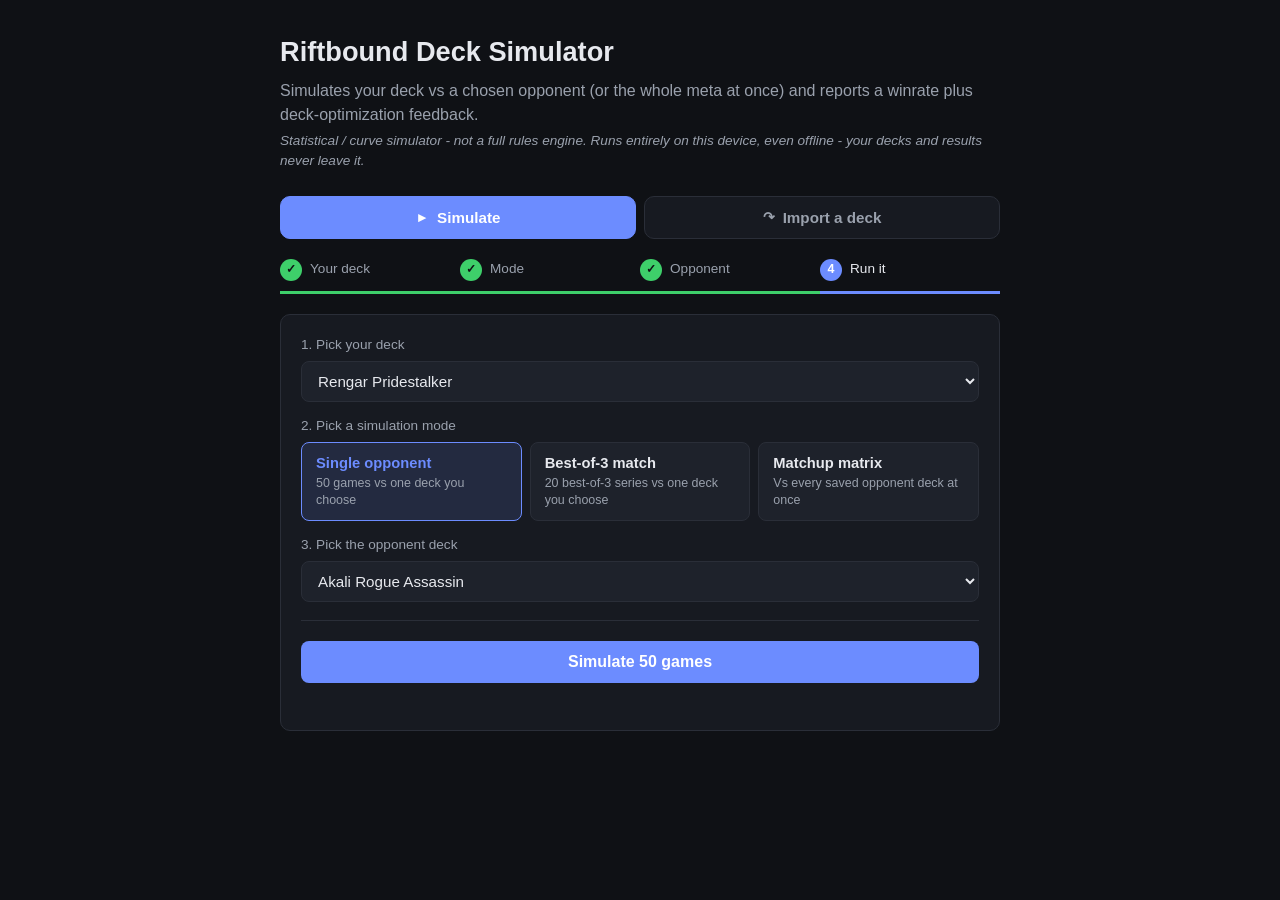
==== docs/index.html @ 5b60ef27 "Update RiftboundSimulator - Tue 09/29/2026 20:58:44.67" ====
<!DOCTYPE html>
<html lang="en">
<head>
<meta charset="UTF-8">
<meta name="viewport" content="width=device-width, initial-scale=1.0, viewport-fit=cover">
<title>Riftbound Deck Simulator</title>
<meta name="description" content="Simulates your Riftbound deck vs a chosen opponent (or the whole meta at once) and reports a winrate plus deck-optimization feedback. Runs entirely on your device.">
<meta name="theme-color" content="#0f1115">
<link rel="manifest" href="manifest.webmanifest">
<link rel="icon" href="icons/icon-192.png">
<link rel="apple-touch-icon" href="icons/icon-192.png">
<meta name="apple-mobile-web-app-capable" content="yes">
<meta name="apple-mobile-web-app-status-bar-style" content="black-translucent">
<meta name="apple-mobile-web-app-title" content="Riftbound Sim">
<meta name="mobile-web-app-capable" content="yes">
<link rel="stylesheet" href="style.css">
</head>
<body>
  <div class="wrap">
    <header>
      <h1>Riftbound Deck Simulator</h1>
      <p class="subtitle">Simulates your deck vs a chosen opponent (or the whole meta at once) and reports a winrate plus deck-optimization feedback.</p>
      <p class="disclaimer">Statistical / curve simulator - not a full rules engine. Runs entirely on this device, even offline - your decks and results never leave it.</p>
      <p class="disclaimer hidden" id="offlineNotice">You're offline - that's fine, everything here runs locally.</p>
    </header>

    <nav class="top-nav" id="topNav">
      <button type="button" class="top-nav-btn active" data-panel="simulate">
        <span class="top-nav-icon">&#9658;</span> Simulate
      </button>
      <button type="button" class="top-nav-btn" data-panel="import">
        <span class="top-nav-icon">&#8631;</span> Import a deck
      </button>
    </nav>

    <!-- ============ SIMULATE PANEL ============ -->
    <section class="top-panel" id="panel-simulate">

      <ol class="stepper" id="stepper">
        <li class="step" data-step="deck">
          <span class="step-num"><span class="step-num-digit">1</span></span>
          <span class="step-label">Your deck</span>
        </li>
        <li class="step" data-step="mode">
          <span class="step-num"><span class="step-num-digit">2</span></span>
          <span class="step-label">Mode</span>
        </li>
        <li class="step" data-step="opponent" id="stepOpponentLi">
          <span class="step-num"><span class="step-num-digit">3</span></span>
          <span class="step-label">Opponent</span>
        </li>
        <li class="step" data-step="run">
          <span class="step-num"><span class="step-num-digit">4</span></span>
          <span class="step-label">Run it</span>
        </li>
      </ol>

      <section class="picker card">
        <div class="field">
          <label for="myDeck">1. Pick your deck</label>
          <select id="myDeck"></select>
        </div>

        <div class="field">
          <label id="modeLabel">2. Pick a simulation mode</label>
          <div class="mode-cards" id="modeCards">
            <button type="button" class="mode-card active" data-mode="single">
              <span class="mode-card-title">Single opponent</span>
              <span class="mode-card-desc">50 games vs one deck you choose</span>
            </button>
            <button type="button" class="mode-card" data-mode="match">
              <span class="mode-card-title">Best-of-3 match</span>
              <span class="mode-card-desc">20 best-of-3 series vs one deck you choose</span>
            </button>
            <button type="button" class="mode-card" data-mode="matrix">
              <span class="mode-card-title">Matchup matrix</span>
              <span class="mode-card-desc">Vs every saved opponent deck at once</span>
            </button>
          </div>
          <select id="simMode" class="visually-hidden" tabindex="-1" aria-hidden="true">
            <option value="single">Single opponent - 50 games</option>
            <option value="match">Best-of-3 match - 20 matches vs one opponent</option>
            <option value="matrix">Matchup matrix - vs every saved opponent deck</option>
          </select>
        </div>

        <div class="field" id="opponentField">
          <label for="opponentDeck">3. Pick the opponent deck</label>
          <select id="opponentDeck"></select>
        </div>

        <div class="run-bar">
          <button id="simulateBtn" disabled>Loading...</button>
          <div id="statusLine" class="status"></div>
        </div>
      </section>

      <section id="results" class="results hidden">

        <div class="results-toolbar">
          <button type="button" class="ghost-btn" id="newSimBtn">&#8634; New simulation</button>
        </div>

        <div class="card banned-warnings hidden" id="bannedWarnings"></div>

        <div class="card winrate-card">
          <div class="winrate-number" id="winrateNumber">--%</div>
          <div class="winrate-sub" id="winrateSub"></div>
        </div>

        <nav class="pill-nav" id="resultsPillNav">
          <button type="button" class="pill active" data-tab="summary">Game log</button>
          <button type="button" class="pill" data-tab="curve">Curve &amp; optimization</button>
          <button type="button" class="pill" data-tab="reco">Recommendations</button>
          <button type="button" class="pill" data-tab="decklist">Opponent decklist</button>
        </nav>

        <div class="result-panel" data-tab="summary">
          <div class="card">
            <h2>Game log</h2>
            <ul class="game-list" id="gameList"></ul>
          </div>

          <div class="card" id="lossDetails">
            <h2>Loss breakdown</h2>
            <ul class="loss-list" id="lossList"></ul>
          </div>
        </div>

        <div class="result-panel hidden" data-tab="curve">
          <div class="card">
            <h2>Deck curve &amp; optimization feedback</h2>
            <div id="optimization"></div>
          </div>
        </div>

        <div class="result-panel hidden" data-tab="reco">
          <div class="card">
            <h2>Matchup recommendations &amp; sideboard</h2>
            <p class="import-help">Heuristic feedback from this matchup's own simulated games - not a guarantee, and not based on any card's actual rules text (see README).</p>
            <div id="recommendation"></div>
          </div>
        </div>

        <div class="result-panel hidden" data-tab="decklist">
          <div class="card">
            <h2>Opponent's full decklist</h2>
            <div id="opponentDecklist"></div>
          </div>
        </div>

      </section>

      <section id="matchResults" class="results hidden">

        <div class="results-toolbar">
          <button type="button" class="ghost-btn" id="newMatchSimBtn">&#8634; New simulation</button>
        </div>

        <div class="card banned-warnings hidden" id="matchBannedWarnings"></div>

        <div class="card winrate-card">
          <div class="winrate-number" id="matchWinrateNumber">--%</div>
          <div class="winrate-sub" id="matchWinrateSub"></div>
        </div>

        <nav class="pill-nav" id="matchResultsPillNav">
          <button type="button" class="pill active" data-tab="summary">Match log</button>
          <button type="button" class="pill" data-tab="curve">Curve &amp; optimization</button>
          <button type="button" class="pill" data-tab="reco">Recommendations</button>
          <button type="button" class="pill" data-tab="decklist">Opponent decklist</button>
        </nav>

        <div class="result-panel" data-tab="summary">
          <div class="card">
            <h2>Match log</h2>
            <ul class="game-list" id="matchList"></ul>
          </div>
        </div>

        <div class="result-panel hidden" data-tab="curve">
          <div class="card">
            <h2>Deck curve &amp; optimization feedback</h2>
            <p class="import-help">Computed across every individual game played inside all of the matches above.</p>
            <div id="matchOptimization"></div>
          </div>
        </div>

        <div class="result-panel hidden" data-tab="reco">
          <div class="card">
            <h2>Matchup recommendations &amp; sideboard</h2>
            <p class="import-help">Heuristic feedback from this matchup's own simulated games - not a guarantee, and not based on any card's actual rules text (see README).</p>
            <div id="matchRecommendation"></div>
          </div>
        </div>

        <div class="result-panel hidden" data-tab="decklist">
          <div class="card">
            <h2>Opponent's full decklist</h2>
            <div id="matchOpponentDecklist"></div>
          </div>
        </div>

      </section>

      <section id="matrixResults" class="results hidden">

        <div class="results-toolbar">
          <button type="button" class="ghost-btn" id="newMatrixSimBtn">&#8634; New simulation</button>
        </div>

        <div class="card banned-warnings hidden" id="matrixBannedWarnings"></div>

        <div class="card winrate-card">
          <div class="winrate-number" id="matrixAverageNumber">--%</div>
          <div class="winrate-sub" id="matrixAverageSub">Average winrate across every saved opponent deck</div>
        </div>

        <div class="card">
          <h2>Matchup matrix</h2>
          <div id="matrixTable"></div>
        </div>

      </section>
    </section>

    <!-- ============ IMPORT PANEL ============ -->
    <section class="top-panel hidden" id="panel-import">
      <section class="card" id="importCard">
        <h2>Import a deck from a text list</h2>
        <p class="import-help">
          Paste a decklist - one card per line, like <code>1 Rengar, Pridestalker</code> or
          <code>3x Inferna</code> (section labels like <code>Legend:</code> or <code>Battlefields:</code>
          are fine too, they're just ignored). Every card's real Type/Energy/Power/Might/Domain is
          looked up automatically from the official card gallery data - you only need the name and
          the quantity to be right. Imported decks are saved on this device only.
        </p>
        <div class="field">
          <label for="importCategory">Add to</label>
          <select id="importCategory">
            <option value="MyDeck">Your decks</option>
            <option value="Aggro">Opponents - Aggro</option>
            <option value="Midrange">Opponents - Midrange</option>
            <option value="Control">Opponents - Control</option>
          </select>
        </div>
        <div class="field">
          <label for="importName">Deck name</label>
          <input type="text" id="importName" placeholder="e.g. Jinx, Loose Cannon">
        </div>
        <div class="field">
          <label for="importText">Decklist</label>
          <textarea id="importText" rows="10" placeholder="1 Jinx, Loose Cannon&#10;1 Grand Plaza&#10;8 Fury Rune&#10;4 Chaos Rune&#10;3 Rabble Rouser&#10;..."></textarea>
        </div>
        <button id="importBtn">Import deck</button>
        <div id="importStatus" class="status"></div>
        <div id="importResult" class="import-result hidden"></div>
      </section>
    </section>

  </div>

<script type="module" src="app.js"></script>
</body>
</html>
---- docs/style.css ----
:root {
  --bg: #0f1115;
  --card-bg: #171a21;
  --border: #2a2e38;
  --text: #e7e9ee;
  --text-dim: #9aa1ad;
  --accent: #6c8cff;
  --win: #3ecf6a;
  --loss: #ef5b5b;
  --warn: #e8b84b;
}

* { box-sizing: border-box; }

body {
  margin: 0;
  background: var(--bg);
  color: var(--text);
  font-family: -apple-system, "Segoe UI", Roboto, Helvetica, Arial, sans-serif;
  line-height: 1.5;
}

.wrap {
  max-width: 760px;
  margin: 0 auto;
  padding: 32px 20px 80px;
}

header h1 {
  margin: 0 0 6px;
  font-size: 1.7rem;
}

.subtitle {
  margin: 0 0 4px;
  color: var(--text-dim);
}

.disclaimer {
  margin: 0 0 24px;
  font-size: 0.85rem;
  color: var(--text-dim);
  font-style: italic;
}

.card {
  background: var(--card-bg);
  border: 1px solid var(--border);
  border-radius: 10px;
  padding: 20px;
  margin-bottom: 16px;
}

.card h2 {
  margin: 0 0 12px;
  font-size: 1.05rem;
}

.picker .field {
  margin-bottom: 14px;
}

label {
  display: block;
  font-size: 0.85rem;
  color: var(--text-dim);
  margin-bottom: 6px;
}

select, input[type="text"], textarea {
  width: 100%;
  padding: 10px 12px;
  background: #1e222b;
  color: var(--text);
  border: 1px solid var(--border);
  border-radius: 8px;
  font-size: 0.95rem;
  font-family: inherit;
}

textarea {
  resize: vertical;
  line-height: 1.4;
  font-family: ui-monospace, SFMono-Regular, Menlo, Consolas, monospace;
  font-size: 0.85rem;
}

button {
  width: 100%;
  padding: 12px;
  background: var(--accent);
  color: white;
  border: none;
  border-radius: 8px;
  font-size: 1rem;
  font-weight: 600;
  cursor: pointer;
  margin-top: 4px;
}

button:disabled {
  opacity: 0.6;
  cursor: default;
}

button:hover:not(:disabled) {
  filter: brightness(1.08);
}

.status {
  margin-top: 10px;
  min-height: 1.2em;
  font-size: 0.9rem;
  color: var(--text-dim);
}

.status.error {
  color: var(--loss);
}

.hidden {
  display: none !important;
}

.winrate-card {
  text-align: center;
}

.winrate-number {
  font-size: 3rem;
  font-weight: 700;
  line-height: 1;
}

.winrate-number.good { color: var(--win); }
.winrate-number.bad { color: var(--loss); }

.winrate-sub {
  color: var(--text-dim);
  margin-top: 6px;
}

.game-list {
  list-style: none;
  margin: 0;
  padding: 0;
  display: grid;
  grid-template-columns: repeat(auto-fill, minmax(150px, 1fr));
  gap: 8px;
}

.game-list li {
  background: #1e222b;
  border: 1px solid var(--border);
  border-radius: 8px;
  padding: 8px 10px;
  font-size: 0.88rem;
  display: flex;
  justify-content: space-between;
  align-items: center;
}

.badge {
  font-weight: 700;
  padding: 2px 8px;
  border-radius: 5px;
  font-size: 0.78rem;
  letter-spacing: 0.03em;
}

.badge.win { color: var(--win); background: rgba(62, 207, 106, 0.12); }
.badge.loss { color: var(--loss); background: rgba(239, 91, 91, 0.12); }

details.card summary {
  cursor: pointer;
  font-weight: 600;
  font-size: 1.05rem;
  list-style: none;
}

details.card summary::-webkit-details-marker { display: none; }

details.card summary::before {
  content: "\25B8  ";
  color: var(--text-dim);
}

details.card[open] summary::before {
  content: "\25BE  ";
}

.loss-list {
  list-style: none;
  margin: 12px 0 0;
  padding: 0;
}

.loss-list li {
  padding: 8px 0;
  border-top: 1px solid var(--border);
  font-size: 0.9rem;
  color: var(--text-dim);
}

.loss-list li strong {
  color: var(--loss);
}

.opt-block {
  margin-bottom: 14px;
}

.opt-block h3 {
  margin: 0 0 6px;
  font-size: 0.85rem;
  color: var(--text-dim);
  text-transform: uppercase;
  letter-spacing: 0.04em;
}

.opt-block ul {
  margin: 0;
  padding-left: 18px;
}

.suggestion {
  background: rgba(108, 140, 255, 0.1);
  border: 1px solid rgba(108, 140, 255, 0.35);
  border-radius: 8px;
  padding: 10px 12px;
  font-size: 0.9rem;
  color: var(--text);
}

.advice-list {
  list-style: none;
  margin: 0 0 14px;
  padding: 0;
}

.advice-list li {
  background: rgba(108, 140, 255, 0.1);
  border: 1px solid rgba(108, 140, 255, 0.35);
  border-radius: 8px;
  padding: 10px 12px;
  font-size: 0.9rem;
  color: var(--text);
  margin-bottom: 8px;
}

.sideboard-list {
  list-style: none;
  margin: 0;
  padding: 0;
}

.sideboard-list li {
  padding: 6px 0;
  border-top: 1px solid var(--border);
  font-size: 0.88rem;
}

.sideboard-list li:first-child {
  border-top: none;
}

.sideboard-card-name {
  color: var(--win);
  font-weight: 600;
}

.sideboard-out .sideboard-card-name {
  color: var(--loss);
}

.sideboard-card-stats {
  color: var(--text-dim);
  margin-left: 6px;
}

.deck-group {
  margin-top: 14px;
}

.deck-group h4 {
  margin: 0 0 6px;
  font-size: 0.82rem;
  text-transform: uppercase;
  color: var(--accent);
  letter-spacing: 0.04em;
}

table.deck-table {
  width: 100%;
  border-collapse: collapse;
  font-size: 0.85rem;
}

table.deck-table td, table.deck-table th {
  padding: 5px 6px;
  border-bottom: 1px solid var(--border);
  text-align: left;
}

table.deck-table th {
  color: var(--text-dim);
  font-weight: 500;
  font-size: 0.78rem;
}

.warn-box {
  border-left: 3px solid var(--warn);
  color: var(--warn);
  font-size: 0.88rem;
}

.import-help {
  color: var(--text-dim);
  font-size: 0.85rem;
  margin: 4px 0 14px;
}

.import-help code {
  background: #1e222b;
  border-radius: 4px;
  padding: 1px 5px;
  font-size: 0.85em;
}

.import-result {
  margin-top: 14px;
  padding: 12px 14px;
  border-radius: 8px;
  border: 1px solid var(--border);
  background: #1e222b;
  font-size: 0.88rem;
}

.import-result.success {
  border-color: rgba(62, 207, 106, 0.4);
}

.import-result.failure {
  border-color: rgba(239, 91, 91, 0.4);
}

.import-result h4 {
  margin: 0 0 8px;
  font-size: 0.92rem;
}

.import-result ul {
  margin: 8px 0 0;
  padding-left: 18px;
  color: var(--warn);
}

.import-result .import-summary {
  color: var(--text-dim);
}

.matrix-group {
  margin-top: 14px;
}

.matrix-group:first-child {
  margin-top: 0;
}

.matrix-group h4 {
  margin: 0 0 6px;
  font-size: 0.82rem;
  text-transform: uppercase;
  color: var(--accent);
  letter-spacing: 0.04em;
}

.matrix-row {
  display: flex;
  align-items: center;
  justify-content: space-between;
  gap: 10px;
  padding: 7px 0;
  border-top: 1px solid var(--border);
  font-size: 0.9rem;
}

.matrix-row:first-of-type {
  border-top: none;
}

.matrix-row .matrix-name {
  flex: 1;
  min-width: 0;
  overflow: hidden;
  text-overflow: ellipsis;
  white-space: nowrap;
}

.matrix-row .matrix-winrate {
  font-weight: 700;
  min-width: 3.4em;
  text-align: right;
}

.matrix-row .matrix-winrate.good { color: var(--win); }
.matrix-row .matrix-winrate.bad { color: var(--loss); }

.matrix-row .matrix-record {
  color: var(--text-dim);
  font-size: 0.82rem;
  min-width: 4.5em;
  text-align: right;
}

/* ===================== Top-level nav (Simulate / Import) ===================== */

.top-nav {
  display: flex;
  gap: 8px;
  margin-bottom: 20px;
}

.top-nav-btn {
  flex: 1;
  width: auto;
  margin-top: 0;
  background: var(--card-bg);
  color: var(--text-dim);
  border: 1px solid var(--border);
  border-radius: 10px;
  padding: 12px;
  font-size: 0.95rem;
  font-weight: 600;
  display: flex;
  align-items: center;
  justify-content: center;
  gap: 8px;
}

.top-nav-btn:hover:not(:disabled) {
  filter: none;
  border-color: var(--accent);
  color: var(--text);
}

.top-nav-btn.active {
  background: var(--accent);
  color: white;
  border-color: var(--accent);
}

.top-nav-icon {
  font-size: 0.9em;
}

.top-panel.hidden {
  display: none !important;
}

/* ===================== Stepper ===================== */

.stepper {
  list-style: none;
  display: flex;
  margin: 0 0 20px;
  padding: 0;
  counter-reset: none;
}

.step {
  flex: 1;
  display: flex;
  align-items: center;
  gap: 8px;
  padding-bottom: 10px;
  border-bottom: 3px solid var(--border);
  color: var(--text-dim);
  font-size: 0.85rem;
  transition: border-color 0.15s, color 0.15s;
}

.step-num {
  display: inline-flex;
  align-items: center;
  justify-content: center;
  width: 22px;
  height: 22px;
  border-radius: 50%;
  background: var(--border);
  color: var(--text-dim);
  font-size: 0.78rem;
  font-weight: 700;
  flex-shrink: 0;
}

.step-label {
  display: none;
}

.step.active {
  border-color: var(--accent);
  color: var(--text);
}

.step.active .step-num {
  background: var(--accent);
  color: white;
}

.step.done {
  border-color: var(--win);
  color: var(--text-dim);
}

.step.done .step-num {
  background: var(--win);
  color: #0f1115;
}

.step.done .step-num-digit {
  display: none;
}

.step.done .step-num::before {
  content: "\2713";
}

.step.hidden {
  display: none;
}

@media (min-width: 520px) {
  .step-label {
    display: inline;
  }
}

/* ===================== Mode cards ===================== */

.visually-hidden {
  position: absolute;
  width: 1px;
  height: 1px;
  overflow: hidden;
  opacity: 0;
  pointer-events: none;
}

.mode-cards {
  display: grid;
  grid-template-columns: 1fr;
  gap: 8px;
  margin-bottom: 4px;
}

@media (min-width: 600px) {
  .mode-cards {
    grid-template-columns: repeat(3, 1fr);
  }
}

.mode-card {
  width: auto;
  margin-top: 0;
  text-align: left;
  background: #1e222b;
  color: var(--text);
  border: 1px solid var(--border);
  border-radius: 8px;
  padding: 12px 14px;
  display: flex;
  flex-direction: column;
  gap: 4px;
  font-weight: 400;
  cursor: pointer;
}

.mode-card:hover:not(:disabled) {
  filter: none;
  border-color: var(--accent);
}

.mode-card.active {
  border-color: var(--accent);
  background: rgba(108, 140, 255, 0.14);
}

.mode-card-title {
  font-weight: 700;
  font-size: 0.92rem;
}

.mode-card.active .mode-card-title {
  color: var(--accent);
}

.mode-card-desc {
  font-size: 0.78rem;
  color: var(--text-dim);
  line-height: 1.3;
}

/* ===================== Run bar / results toolbar ===================== */

.run-bar {
  margin-top: 18px;
  border-top: 1px solid var(--border);
  padding-top: 16px;
}

.results-toolbar {
  display: flex;
  justify-content: flex-end;
  margin-bottom: 10px;
}

.ghost-btn {
  width: auto;
  margin-top: 0;
  background: transparent;
  color: var(--text-dim);
  border: 1px solid var(--border);
  border-radius: 8px;
  padding: 8px 14px;
  font-size: 0.85rem;
  font-weight: 500;
}

.ghost-btn:hover:not(:disabled) {
  filter: none;
  color: var(--text);
  border-color: var(--accent);
}

/* ===================== Result sub-tabs (pills) ===================== */

.pill-nav {
  display: flex;
  flex-wrap: wrap;
  gap: 6px;
  margin-bottom: 14px;
}

.pill {
  width: auto;
  margin-top: 0;
  background: var(--card-bg);
  color: var(--text-dim);
  border: 1px solid var(--border);
  border-radius: 999px;
  padding: 7px 14px;
  font-size: 0.82rem;
  font-weight: 600;
}

.pill:hover:not(:disabled) {
  filter: none;
  color: var(--text);
  border-color: var(--accent);
}

.pill.active {
  background: var(--accent);
  color: white;
  border-color: var(--accent);
}

.result-panel.hidden {
  display: none !important;
}
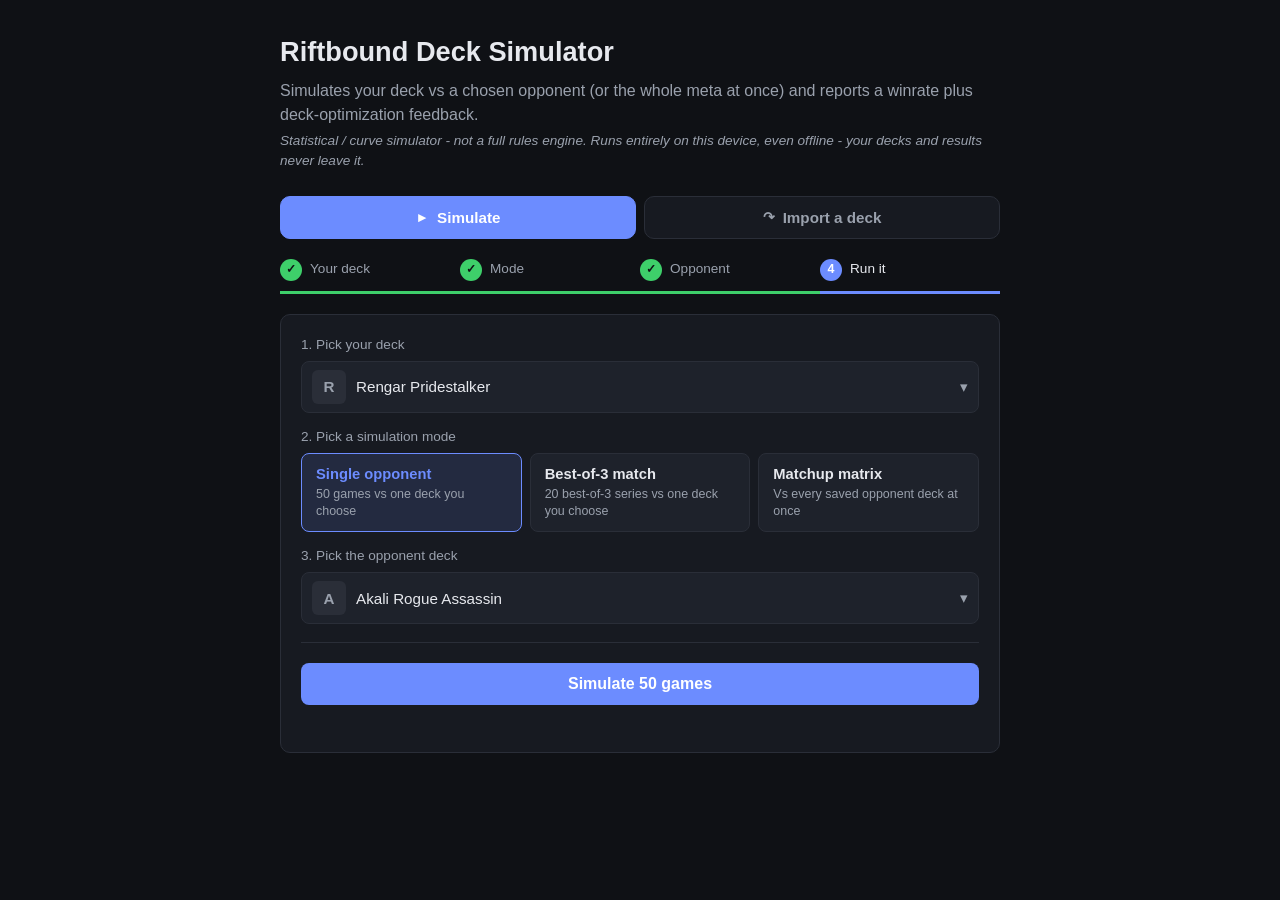
==== commit 5537f19f: "Update RiftboundSimulator - Tue 09/29/2026 21:49:01.44" ====
--- a/docs/index.html
+++ b/docs/index.html
@@ -57,8 +57,11 @@
 
       <section class="picker card">
         <div class="field">
-          <label for="myDeck">1. Pick your deck</label>
-          <select id="myDeck"></select>
+          <label for="myDeckTrigger">1. Pick your deck</label>
+          <button type="button" class="deck-picker-trigger" id="myDeckTrigger">
+            <span class="deck-picker-trigger-placeholder">Choose a deck&hellip;</span>
+          </button>
+          <select id="myDeck" class="visually-hidden" tabindex="-1" aria-hidden="true"></select>
         </div>
 
         <div class="field">
@@ -85,8 +88,11 @@
         </div>
 
         <div class="field" id="opponentField">
-          <label for="opponentDeck">3. Pick the opponent deck</label>
-          <select id="opponentDeck"></select>
+          <label for="opponentDeckTrigger">3. Pick the opponent deck</label>
+          <button type="button" class="deck-picker-trigger" id="opponentDeckTrigger">
+            <span class="deck-picker-trigger-placeholder">Choose a deck&hellip;</span>
+          </button>
+          <select id="opponentDeck" class="visually-hidden" tabindex="-1" aria-hidden="true"></select>
         </div>
 
         <div class="run-bar">
@@ -260,6 +266,17 @@
 
   </div>
 
+  <div class="deck-picker-overlay hidden" id="deckPickerOverlay">
+    <div class="deck-picker-modal">
+      <div class="deck-picker-header">
+        <button type="button" class="deck-picker-back hidden" id="deckPickerBack">&#8592; Back</button>
+        <h3 id="deckPickerTitle">Choose a deck</h3>
+        <button type="button" class="deck-picker-close" id="deckPickerClose" aria-label="Close">&#10005;</button>
+      </div>
+      <div class="deck-picker-body" id="deckPickerBody"></div>
+    </div>
+  </div>
+
 <script type="module" src="app.js"></script>
 </body>
 </html>
--- a/docs/style.css
+++ b/docs/style.css
@@ -669,3 +669,312 @@
 .result-panel.hidden {
   display: none !important;
 }
+
+/* ===================== Deck picker (category step + legend photo mosaic) ===================== */
+
+.deck-picker-trigger {
+  width: 100%;
+  margin-top: 0;
+  background: #1e222b;
+  color: var(--text);
+  border: 1px solid var(--border);
+  border-radius: 8px;
+  padding: 8px 10px;
+  font-size: 0.95rem;
+  font-weight: 400;
+  display: flex;
+  align-items: center;
+  gap: 10px;
+  cursor: pointer;
+  text-align: left;
+}
+
+.deck-picker-trigger:hover:not(:disabled) {
+  filter: none;
+  border-color: var(--accent);
+}
+
+.deck-picker-trigger-placeholder {
+  color: var(--text-dim);
+}
+
+.deck-picker-trigger-thumb {
+  position: relative;
+  width: 34px;
+  height: 34px;
+  border-radius: 6px;
+  overflow: hidden;
+  flex-shrink: 0;
+  background: var(--border);
+}
+
+.deck-picker-trigger-thumb img {
+  width: 100%;
+  height: 100%;
+  object-fit: cover;
+  object-position: top center;
+  display: block;
+}
+
+.deck-picker-trigger-fallback {
+  position: absolute;
+  inset: 0;
+  display: none;
+  align-items: center;
+  justify-content: center;
+  font-weight: 700;
+  color: var(--text-dim);
+}
+
+.deck-picker-trigger-thumb.img-fallback img { display: none; }
+.deck-picker-trigger-thumb.img-fallback .deck-picker-trigger-fallback { display: flex; }
+
+.deck-picker-trigger-text {
+  flex: 1;
+  min-width: 0;
+  overflow: hidden;
+  text-overflow: ellipsis;
+  white-space: nowrap;
+}
+
+.deck-picker-trigger-chevron {
+  color: var(--text-dim);
+  flex-shrink: 0;
+}
+
+.deck-picker-overlay {
+  position: fixed;
+  inset: 0;
+  background: rgba(6, 7, 10, 0.72);
+  display: flex;
+  align-items: flex-end;
+  justify-content: center;
+  z-index: 1000;
+}
+
+.deck-picker-overlay.hidden {
+  display: none !important;
+}
+
+.deck-picker-modal {
+  background: var(--card-bg);
+  border: 1px solid var(--border);
+  border-radius: 16px 16px 0 0;
+  width: 100%;
+  max-width: 640px;
+  max-height: 88vh;
+  display: flex;
+  flex-direction: column;
+  overflow: hidden;
+}
+
+@media (min-width: 640px) {
+  .deck-picker-overlay {
+    align-items: center;
+  }
+  .deck-picker-modal {
+    border-radius: 16px;
+    max-height: 80vh;
+  }
+}
+
+.deck-picker-header {
+  display: flex;
+  align-items: center;
+  gap: 10px;
+  padding: 14px 16px;
+  border-bottom: 1px solid var(--border);
+  flex-shrink: 0;
+}
+
+.deck-picker-header h3 {
+  flex: 1;
+  margin: 0;
+  font-size: 1rem;
+  min-width: 0;
+  overflow: hidden;
+  text-overflow: ellipsis;
+  white-space: nowrap;
+}
+
+.deck-picker-back, .deck-picker-close {
+  width: auto;
+  margin-top: 0;
+  background: transparent;
+  color: var(--text-dim);
+  border: 1px solid var(--border);
+  border-radius: 8px;
+  padding: 6px 10px;
+  font-size: 0.82rem;
+  font-weight: 600;
+  flex-shrink: 0;
+}
+
+.deck-picker-close {
+  padding: 6px 11px;
+  font-size: 0.9rem;
+}
+
+.deck-picker-back:hover:not(:disabled), .deck-picker-close:hover:not(:disabled) {
+  filter: none;
+  border-color: var(--accent);
+  color: var(--text);
+}
+
+.deck-picker-body {
+  padding: 16px;
+  overflow-y: auto;
+}
+
+.deck-picker-empty {
+  color: var(--text-dim);
+  text-align: center;
+  padding: 20px 0;
+}
+
+.deck-picker-category-grid {
+  display: grid;
+  grid-template-columns: 1fr;
+  gap: 10px;
+}
+
+.deck-picker-category-card {
+  width: auto;
+  margin-top: 0;
+  text-align: left;
+  background: #1e222b;
+  color: var(--text);
+  border: 1px solid var(--border);
+  border-left: 4px solid var(--border);
+  border-radius: 8px;
+  padding: 14px 16px;
+  display: flex;
+  flex-direction: column;
+  gap: 4px;
+  font-weight: 400;
+  cursor: pointer;
+}
+
+.deck-picker-category-card:hover:not(:disabled) {
+  filter: none;
+  border-color: var(--accent);
+  border-left-color: var(--accent);
+}
+
+.deck-picker-category-card.category-aggro { border-left-color: var(--loss); }
+.deck-picker-category-card.category-midrange { border-left-color: var(--accent); }
+.deck-picker-category-card.category-control { border-left-color: var(--warn); }
+
+.deck-picker-category-name {
+  font-weight: 700;
+  font-size: 1rem;
+}
+
+.deck-picker-category-desc {
+  font-size: 0.82rem;
+  color: var(--text-dim);
+  line-height: 1.3;
+}
+
+.deck-picker-category-count {
+  font-size: 0.78rem;
+  color: var(--text-dim);
+  margin-top: 4px;
+}
+
+.legend-grid {
+  display: grid;
+  grid-template-columns: repeat(auto-fill, minmax(128px, 1fr));
+  gap: 12px;
+}
+
+.legend-tile {
+  width: auto;
+  margin-top: 0;
+  background: #1e222b;
+  border: 1px solid var(--border);
+  border-radius: 10px;
+  padding: 0;
+  overflow: hidden;
+  cursor: pointer;
+  font-weight: 400;
+  display: flex;
+  flex-direction: column;
+  text-align: left;
+}
+
+.legend-tile:hover:not(:disabled) {
+  filter: none;
+  border-color: var(--accent);
+}
+
+.legend-tile-img-wrap {
+  position: relative;
+  width: 100%;
+  aspect-ratio: 3 / 4;
+  background: var(--border);
+  overflow: hidden;
+}
+
+.legend-tile-img-wrap img {
+  width: 100%;
+  height: 100%;
+  object-fit: cover;
+  object-position: top center;
+  display: block;
+}
+
+.legend-tile-fallback {
+  position: absolute;
+  inset: 0;
+  display: none;
+  align-items: center;
+  justify-content: center;
+  font-size: 2rem;
+  font-weight: 700;
+  color: var(--text-dim);
+}
+
+.legend-tile.img-fallback .legend-tile-img-wrap img { display: none; }
+.legend-tile.img-fallback .legend-tile-fallback { display: flex; }
+
+.legend-tile-name {
+  font-size: 0.85rem;
+  font-weight: 600;
+  padding: 8px 10px 2px;
+  line-height: 1.25;
+}
+
+.legend-tile-count {
+  font-size: 0.72rem;
+  color: var(--text-dim);
+  padding: 0 10px 10px;
+}
+
+.deck-picker-variant-list {
+  display: flex;
+  flex-direction: column;
+  gap: 8px;
+}
+
+.deck-picker-variant {
+  width: auto;
+  margin-top: 0;
+  text-align: left;
+  background: #1e222b;
+  color: var(--text);
+  border: 1px solid var(--border);
+  border-radius: 8px;
+  padding: 12px 14px;
+  font-weight: 400;
+  cursor: pointer;
+}
+
+.deck-picker-variant:hover:not(:disabled) {
+  filter: none;
+  border-color: var(--accent);
+}
+
+body.deck-picker-open {
+  overflow: hidden;
+}
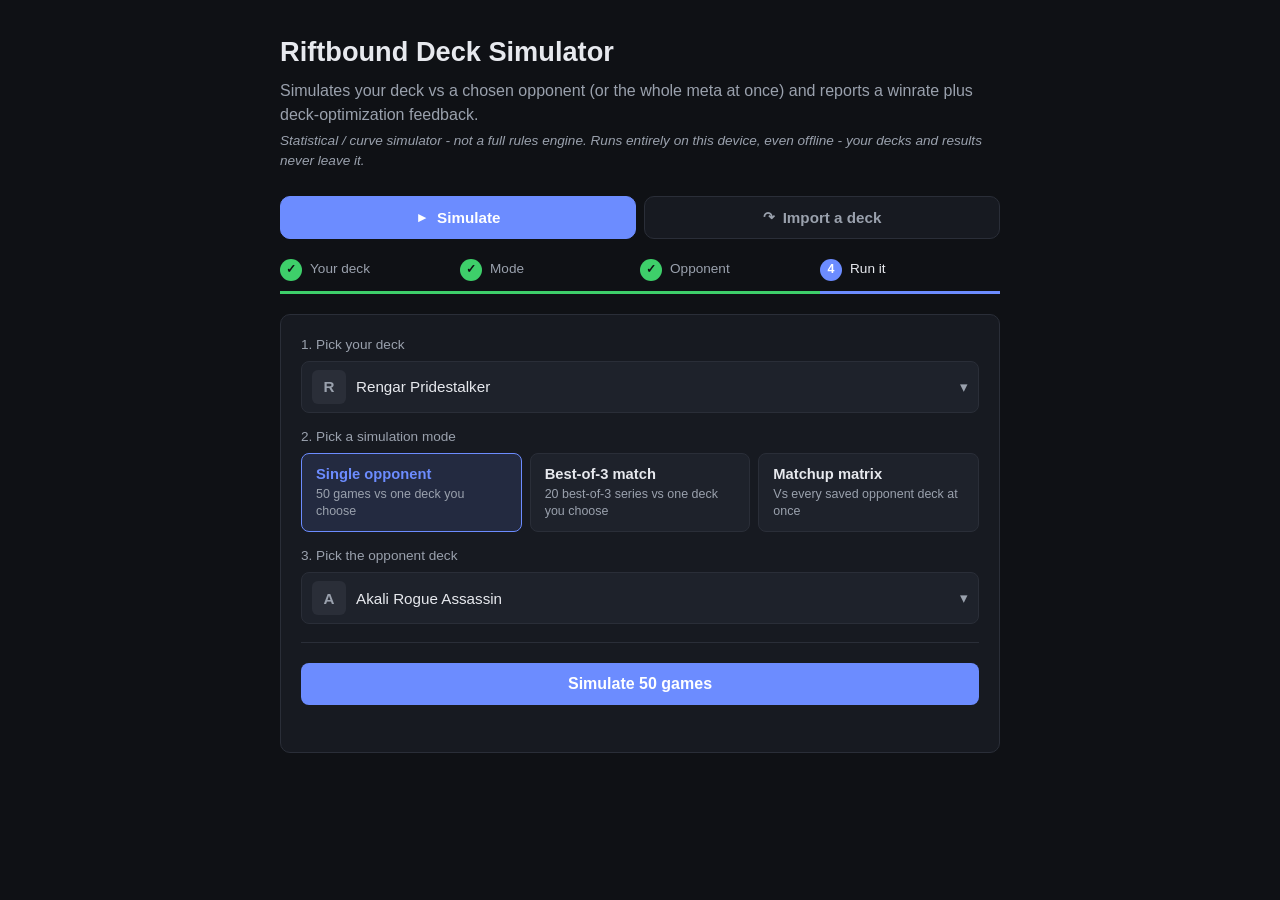
==== commit e57463b3: "Use one JS engine for PC and phone docs/ is now the only app and docs/engine.js the only engine. On " ====
--- a/docs/index.html
+++ b/docs/index.html
@@ -239,7 +239,7 @@
           <code>3x Inferna</code> (section labels like <code>Legend:</code> or <code>Battlefields:</code>
           are fine too, they're just ignored). Every card's real Type/Energy/Power/Might/Domain is
           looked up automatically from the official card gallery data - you only need the name and
-          the quantity to be right. Imported decks are saved on this device only.
+          the quantity to be right. <span id="importStorageNote">Imported decks are saved on this device only.</span>
         </p>
         <div class="field">
           <label for="importCategory">Add to</label>
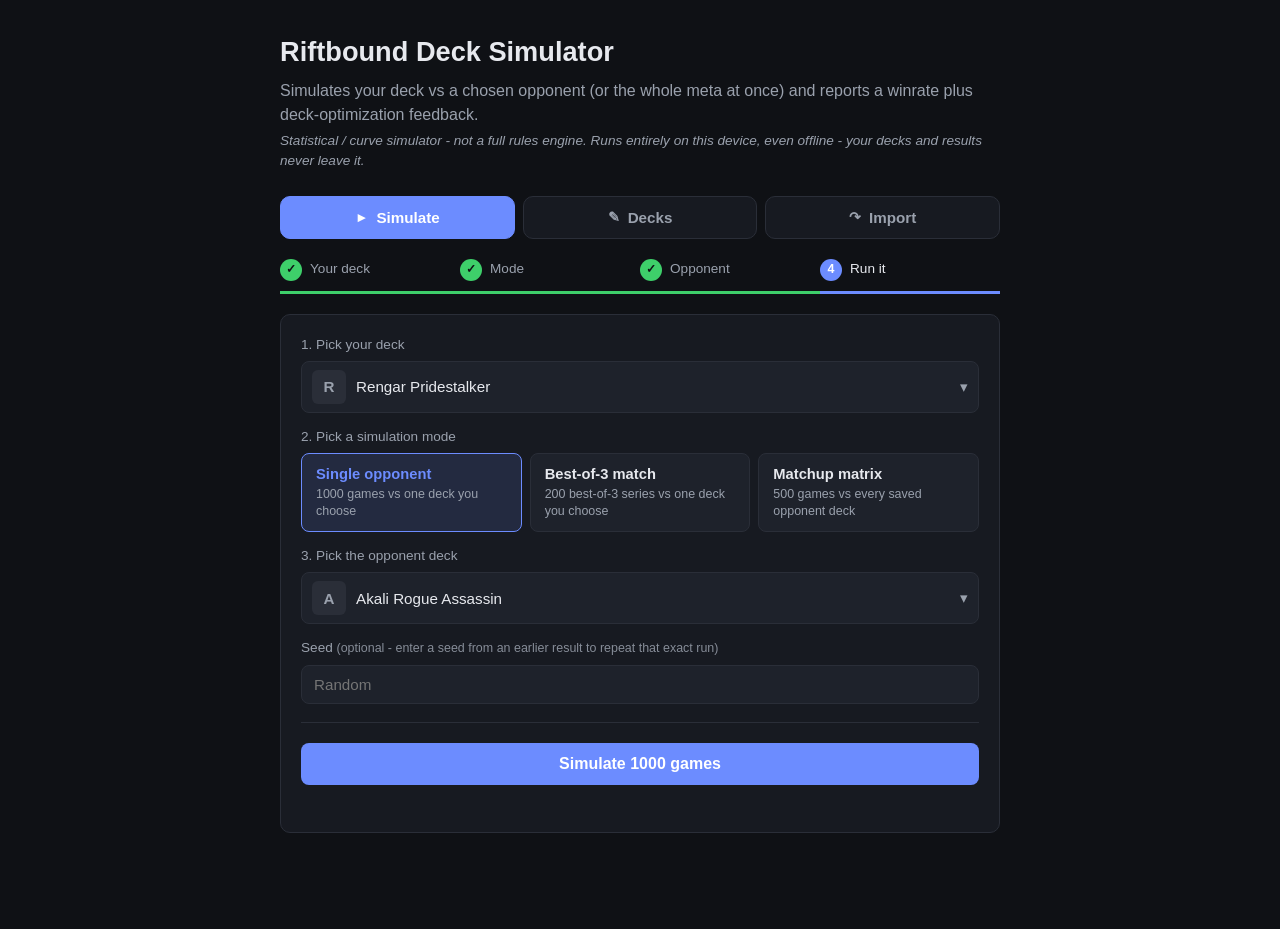
==== commit f25481d1: "Phase 1: real 1v1 rules, seeded runs, deck editor, phone deck sync Engine (docs/engine.js): - Per-un" ====
--- a/docs/index.html
+++ b/docs/index.html
@@ -28,8 +28,11 @@
       <button type="button" class="top-nav-btn active" data-panel="simulate">
         <span class="top-nav-icon">&#9658;</span> Simulate
       </button>
+      <button type="button" class="top-nav-btn" data-panel="decks">
+        <span class="top-nav-icon">&#9998;</span> Decks
+      </button>
       <button type="button" class="top-nav-btn" data-panel="import">
-        <span class="top-nav-icon">&#8631;</span> Import a deck
+        <span class="top-nav-icon">&#8631;</span> Import
       </button>
     </nav>
 
@@ -69,21 +72,21 @@
           <div class="mode-cards" id="modeCards">
             <button type="button" class="mode-card active" data-mode="single">
               <span class="mode-card-title">Single opponent</span>
-              <span class="mode-card-desc">50 games vs one deck you choose</span>
+              <span class="mode-card-desc"><span data-run-size="single"></span> games vs one deck you choose</span>
             </button>
             <button type="button" class="mode-card" data-mode="match">
               <span class="mode-card-title">Best-of-3 match</span>
-              <span class="mode-card-desc">20 best-of-3 series vs one deck you choose</span>
+              <span class="mode-card-desc"><span data-run-size="match"></span> best-of-3 series vs one deck you choose</span>
             </button>
             <button type="button" class="mode-card" data-mode="matrix">
               <span class="mode-card-title">Matchup matrix</span>
-              <span class="mode-card-desc">Vs every saved opponent deck at once</span>
+              <span class="mode-card-desc"><span data-run-size="matrix"></span> games vs every saved opponent deck</span>
             </button>
           </div>
           <select id="simMode" class="visually-hidden" tabindex="-1" aria-hidden="true">
-            <option value="single">Single opponent - 50 games</option>
-            <option value="match">Best-of-3 match - 20 matches vs one opponent</option>
-            <option value="matrix">Matchup matrix - vs every saved opponent deck</option>
+            <option value="single">Single opponent</option>
+            <option value="match">Best-of-3 match</option>
+            <option value="matrix">Matchup matrix</option>
           </select>
         </div>
 
@@ -95,6 +98,11 @@
           <select id="opponentDeck" class="visually-hidden" tabindex="-1" aria-hidden="true"></select>
         </div>
 
+        <div class="field seed-field">
+          <label for="seedInput">Seed <span class="field-hint">(optional - enter a seed from an earlier result to repeat that exact run)</span></label>
+          <input type="text" id="seedInput" inputmode="numeric" pattern="[0-9]*" autocomplete="off" placeholder="Random">
+        </div>
+
         <div class="run-bar">
           <button id="simulateBtn" disabled>Loading...</button>
           <div id="statusLine" class="status"></div>
@@ -112,6 +120,7 @@
         <div class="card winrate-card">
           <div class="winrate-number" id="winrateNumber">--%</div>
           <div class="winrate-sub" id="winrateSub"></div>
+          <div class="winrate-meta" id="winrateMeta"></div>
         </div>
 
         <nav class="pill-nav" id="resultsPillNav">
@@ -122,14 +131,15 @@
         </nav>
 
         <div class="result-panel" data-tab="summary">
+          <div class="card" id="lossDetails">
+            <h2>Why the losses happened</h2>
+            <ul class="loss-list" id="lossList"></ul>
+          </div>
+
           <div class="card">
             <h2>Game log</h2>
+            <p class="import-help" id="gameListNote"></p>
             <ul class="game-list" id="gameList"></ul>
-          </div>
-
-          <div class="card" id="lossDetails">
-            <h2>Loss breakdown</h2>
-            <ul class="loss-list" id="lossList"></ul>
           </div>
         </div>
 
@@ -168,6 +178,7 @@
         <div class="card winrate-card">
           <div class="winrate-number" id="matchWinrateNumber">--%</div>
           <div class="winrate-sub" id="matchWinrateSub"></div>
+          <div class="winrate-meta" id="matchWinrateMeta"></div>
         </div>
 
         <nav class="pill-nav" id="matchResultsPillNav">
@@ -220,6 +231,7 @@
         <div class="card winrate-card">
           <div class="winrate-number" id="matrixAverageNumber">--%</div>
           <div class="winrate-sub" id="matrixAverageSub">Average winrate across every saved opponent deck</div>
+          <div class="winrate-meta" id="matrixMeta"></div>
         </div>
 
         <div class="card">
@@ -227,6 +239,60 @@
           <div id="matrixTable"></div>
         </div>
 
+      </section>
+    </section>
+
+    <!-- ============ DECKS PANEL (deck editor) ============ -->
+    <section class="top-panel hidden" id="panel-decks">
+      <section class="card" id="editorCard">
+        <h2>Edit a deck</h2>
+        <p class="import-help">
+          Change card counts, add or remove cards, and fill in Tags
+          (<code>Remove:2</code>, <code>Buff:2</code>, <code>Draw:1</code>, <code>Shield:2</code>) -
+          the simplified card effects the simulator understands.
+          <span id="editorStorageNote">Changes are saved on this device.</span>
+        </p>
+        <div class="field">
+          <label for="editorDeck">Deck</label>
+          <select id="editorDeck"></select>
+        </div>
+
+        <div id="editorBody" class="hidden">
+          <div class="editor-counts" id="editorCounts"></div>
+          <ul class="editor-problems hidden" id="editorProblems"></ul>
+          <div id="editorRows"></div>
+
+          <div class="field editor-add">
+            <label for="cardSearch">Add a card</label>
+            <input type="text" id="cardSearch" autocomplete="off" placeholder="Search by card name">
+            <ul class="card-results" id="cardResults"></ul>
+          </div>
+
+          <div class="editor-actions">
+            <button type="button" id="editorSave">Save changes</button>
+            <button type="button" class="ghost-btn" id="editorSaveAsToggle">Save as a new deck&hellip;</button>
+            <button type="button" class="ghost-btn danger" id="editorDelete">Delete this deck</button>
+          </div>
+
+          <div class="editor-save-as hidden" id="editorSaveAs">
+            <div class="field">
+              <label for="saveAsName">New deck name</label>
+              <input type="text" id="saveAsName" placeholder="e.g. Rengar Aggro v2">
+            </div>
+            <div class="field">
+              <label for="saveAsCategory">Add to</label>
+              <select id="saveAsCategory">
+                <option value="MyDeck">Your decks</option>
+                <option value="Aggro">Opponents - Aggro</option>
+                <option value="Midrange">Opponents - Midrange</option>
+                <option value="Control">Opponents - Control</option>
+              </select>
+            </div>
+            <button type="button" id="saveAsBtn">Save as new deck</button>
+          </div>
+
+          <div id="editorStatus" class="status"></div>
+        </div>
       </section>
     </section>
 
--- a/docs/style.css
+++ b/docs/style.css
@@ -140,6 +140,22 @@
   margin-top: 6px;
 }
 
+.winrate-meta {
+  color: var(--text-dim);
+  font-size: 0.8rem;
+  margin-top: 4px;
+  overflow-wrap: anywhere;
+}
+
+.winrate-meta:empty {
+  display: none;
+}
+
+.field-hint {
+  font-size: 0.78rem;
+  opacity: 0.85;
+}
+
 .game-list {
   list-style: none;
   margin: 0;
@@ -170,6 +186,7 @@
 
 .badge.win { color: var(--win); background: rgba(62, 207, 106, 0.12); }
 .badge.loss { color: var(--loss); background: rgba(239, 91, 91, 0.12); }
+.badge.draw { color: var(--warn); background: rgba(232, 184, 75, 0.12); }
 
 details.card summary {
   cursor: pointer;
@@ -204,6 +221,20 @@
 
 .loss-list li strong {
   color: var(--loss);
+}
+
+.loss-list li:first-child {
+  border-top: none;
+}
+
+.loss-share {
+  color: var(--text);
+  font-size: 0.85rem;
+}
+
+.loss-example {
+  margin-top: 3px;
+  font-size: 0.82rem;
 }
 
 .opt-block {
@@ -411,6 +442,19 @@
   font-size: 0.82rem;
   min-width: 4.5em;
   text-align: right;
+}
+
+.matrix-row .matrix-range {
+  color: var(--text-dim);
+  font-size: 0.78rem;
+  min-width: 6.5em;
+  text-align: right;
+}
+
+@media (max-width: 420px) {
+  .matrix-row .matrix-record {
+    display: none;
+  }
 }
 
 /* ===================== Top-level nav (Simulate / Import) ===================== */
@@ -978,3 +1022,217 @@
 body.deck-picker-open {
   overflow: hidden;
 }
+
+/* ===================== Deck editor ("Decks" tab) ===================== */
+
+.editor-counts {
+  display: flex;
+  flex-wrap: wrap;
+  gap: 6px;
+  margin-bottom: 10px;
+}
+
+.count-chip {
+  font-size: 0.8rem;
+  padding: 4px 10px;
+  border-radius: 999px;
+  border: 1px solid var(--border);
+  color: var(--text-dim);
+}
+
+.count-chip.ok strong { color: var(--win); }
+.count-chip.bad { border-color: rgba(239, 91, 91, 0.5); }
+.count-chip.bad strong { color: var(--loss); }
+
+.editor-problems {
+  margin: 0 0 12px;
+  padding: 8px 12px 8px 28px;
+  border-left: 3px solid var(--warn);
+  color: var(--warn);
+  font-size: 0.85rem;
+}
+
+.editor-group {
+  margin-bottom: 14px;
+}
+
+.editor-group h4 {
+  margin: 0 0 4px;
+  font-size: 0.82rem;
+  text-transform: uppercase;
+  color: var(--accent);
+  letter-spacing: 0.04em;
+}
+
+.editor-group-count {
+  color: var(--text-dim);
+  margin-left: 4px;
+}
+
+.editor-row {
+  display: flex;
+  align-items: center;
+  gap: 8px;
+  padding: 6px 0;
+  border-top: 1px solid var(--border);
+}
+
+.editor-card {
+  flex: 1;
+  min-width: 0;
+  display: flex;
+  flex-direction: column;
+}
+
+.editor-card-name {
+  font-size: 0.9rem;
+  overflow-wrap: anywhere;
+}
+
+.editor-card-stats {
+  font-size: 0.75rem;
+  color: var(--text-dim);
+}
+
+input[type="text"].editor-tag {
+  width: 92px;
+  flex-shrink: 0;
+  padding: 6px 8px;
+  font-size: 0.8rem;
+}
+
+.qty-control {
+  display: flex;
+  align-items: center;
+  gap: 4px;
+  flex-shrink: 0;
+}
+
+.qty-btn {
+  width: 30px;
+  height: 30px;
+  margin-top: 0;
+  padding: 0;
+  background: #1e222b;
+  color: var(--text);
+  border: 1px solid var(--border);
+  border-radius: 6px;
+  font-size: 1rem;
+  line-height: 1;
+}
+
+.qty-btn:hover:not(:disabled) {
+  filter: none;
+  border-color: var(--accent);
+}
+
+.qty-value {
+  min-width: 1.6em;
+  text-align: center;
+  font-weight: 700;
+}
+
+.editor-add {
+  margin-top: 6px;
+}
+
+.card-results {
+  list-style: none;
+  margin: 6px 0 0;
+  padding: 0;
+}
+
+.card-result {
+  width: 100%;
+  margin-top: 4px;
+  display: flex;
+  align-items: center;
+  gap: 8px;
+  text-align: left;
+  background: #1e222b;
+  color: var(--text);
+  border: 1px solid var(--border);
+  border-radius: 8px;
+  padding: 8px 10px;
+  font-size: 0.85rem;
+  font-weight: 400;
+}
+
+.card-result:hover:not(:disabled) {
+  filter: none;
+  border-color: var(--accent);
+}
+
+.card-result-name {
+  flex: 1;
+  min-width: 0;
+  overflow-wrap: anywhere;
+}
+
+.card-result-meta {
+  color: var(--text-dim);
+  font-size: 0.75rem;
+}
+
+.card-result-add {
+  color: var(--accent);
+  font-weight: 600;
+  white-space: nowrap;
+}
+
+.card-results-empty {
+  color: var(--text-dim);
+  font-size: 0.85rem;
+  padding: 6px 0;
+}
+
+.editor-actions {
+  display: flex;
+  flex-wrap: wrap;
+  gap: 8px;
+  margin-top: 16px;
+}
+
+.editor-actions button {
+  margin-top: 0;
+}
+
+.editor-actions #editorSave {
+  flex: 1 1 100%;
+}
+
+.ghost-btn.danger:hover:not(:disabled) {
+  color: var(--loss);
+  border-color: var(--loss);
+}
+
+.editor-save-as {
+  margin-top: 12px;
+  padding: 12px;
+  border: 1px solid var(--border);
+  border-radius: 8px;
+}
+
+@media (max-width: 480px) {
+  .editor-row.has-tag {
+    flex-wrap: wrap;
+  }
+
+  .editor-row.has-tag .editor-card {
+    flex-basis: 100%;
+  }
+
+  input[type="text"].editor-tag {
+    flex: 1;
+    width: auto;
+  }
+
+  .card-result {
+    flex-wrap: wrap;
+  }
+
+  .card-result-meta {
+    order: 3;
+    flex-basis: 100%;
+  }
+}
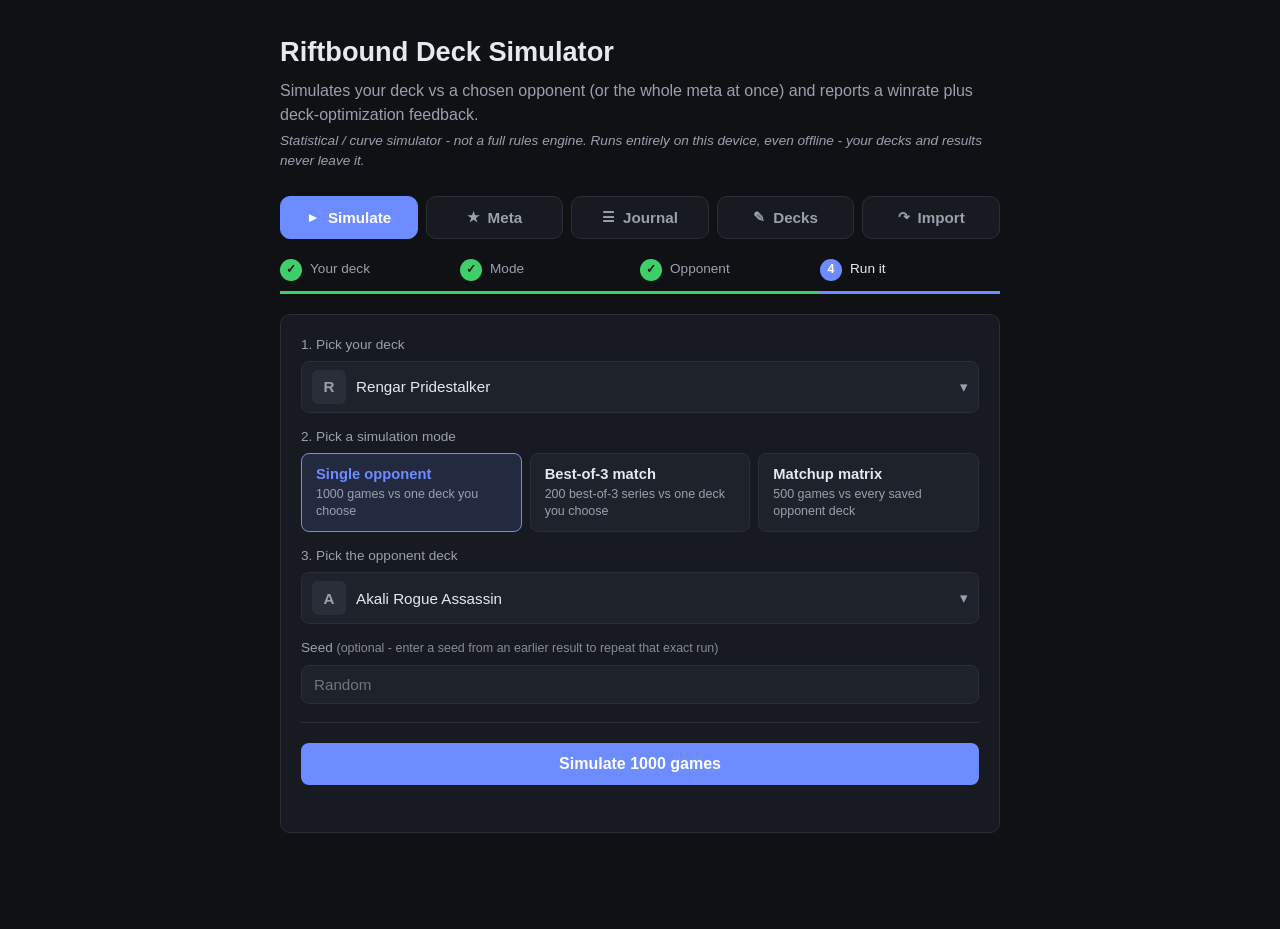
==== commit 28f69ee6: "Phase 3: tournament meta, real-games journal, Chosen Champion, weekly refresh - Card builder adds ne" ====
--- a/docs/index.html
+++ b/docs/index.html
@@ -28,6 +28,12 @@
       <button type="button" class="top-nav-btn active" data-panel="simulate">
         <span class="top-nav-icon">&#9658;</span> Simulate
       </button>
+      <button type="button" class="top-nav-btn" data-panel="meta">
+        <span class="top-nav-icon">&#9733;</span> Meta
+      </button>
+      <button type="button" class="top-nav-btn" data-panel="journal">
+        <span class="top-nav-icon">&#9776;</span> Journal
+      </button>
       <button type="button" class="top-nav-btn" data-panel="decks">
         <span class="top-nav-icon">&#9998;</span> Decks
       </button>
@@ -191,6 +197,7 @@
         <div class="result-panel" data-tab="summary">
           <div class="card">
             <h2>Match log</h2>
+            <p class="import-help">Tap a match to replay its games turn by turn.</p>
             <ul class="game-list" id="matchList"></ul>
           </div>
         </div>
@@ -240,6 +247,183 @@
         </div>
 
       </section>
+    </section>
+
+    <!-- ============ META PANEL (tournament results) ============ -->
+    <section class="top-panel hidden" id="panel-meta">
+      <section class="card">
+        <h2>Tournament meta</h2>
+        <p class="import-help">
+          From Riot's official organized-play "Top Decks" articles: how many players brought each
+          Legend, and the published lists (the Top 8 and the best list of each Legend).
+          <span id="metaGenerated"></span>
+        </p>
+        <div class="field">
+          <label for="metaEvent">Tournament</label>
+          <select id="metaEvent"></select>
+        </div>
+        <div class="meta-header" id="metaHeader"></div>
+      </section>
+
+      <nav class="pill-nav" id="metaPillNav">
+        <button type="button" class="pill active" data-tab="field">Field</button>
+        <button type="button" class="pill" data-tab="lists">Lists</button>
+        <button type="button" class="pill" data-tab="test">Test my deck</button>
+        <button type="button" class="pill" data-tab="trend">Trend</button>
+      </nav>
+
+      <div id="metaPanels">
+        <div class="result-panel" data-tab="field">
+          <div class="card">
+            <h2>Legends played</h2>
+            <p class="import-help">Day 1 is everyone who played; Day 2 the players who made the cut. A "Day 2 / Day 1" above 1&times; means the Legend did better than its share of the field.</p>
+            <div id="metaShare"></div>
+          </div>
+        </div>
+
+        <div class="result-panel hidden" data-tab="lists">
+          <div class="card">
+            <h2>Published lists</h2>
+            <p class="import-help">Tap a list to see it, simulate against it or save it as one of your opponent decks. "Text modeled" is how much of the list's card text the simulator plays - the rest only counts for its cost, Might and keywords.</p>
+            <div id="metaDecks"></div>
+          </div>
+        </div>
+
+        <div class="result-panel hidden" data-tab="test">
+          <div class="card">
+            <h2>Test your deck against this field</h2>
+            <p class="import-help">Plays <span data-run-size="field"></span> games against the best-placed list of each of the event's most played Legends, then weighs each result by how many Day 2 players brought that Legend.</p>
+            <div class="field">
+              <label for="fieldTestDeck">Your deck</label>
+              <select id="fieldTestDeck"></select>
+            </div>
+            <button type="button" id="fieldTestBtn">Run the field test</button>
+            <div id="fieldTestStatus" class="status"></div>
+            <div id="fieldTestResult"></div>
+          </div>
+        </div>
+
+        <div class="result-panel hidden" data-tab="trend">
+          <div class="card">
+            <h2>Trend</h2>
+            <p class="import-help">Each Legend's share of Day 2 over the last events (oldest first); the small number is how many Top 8 lists it had.</p>
+            <div id="metaTrend"></div>
+          </div>
+        </div>
+      </div>
+    </section>
+
+    <!-- ============ JOURNAL PANEL (real games) ============ -->
+    <section class="top-panel hidden" id="panel-journal">
+      <section class="card" id="journalFormCard">
+        <h2 id="journalFormTitle">Log a real game</h2>
+        <p class="import-help" id="journalStorageNote">Games are saved on this device.</p>
+        <div class="journal-form">
+          <div class="field">
+            <label for="jDate">Date</label>
+            <input type="date" id="jDate">
+          </div>
+          <div class="field">
+            <label id="jResultLabel">Result</label>
+            <div class="segmented" id="jResult" role="radiogroup" aria-labelledby="jResultLabel">
+              <button type="button" data-value="Win">Win</button>
+              <button type="button" data-value="Loss">Loss</button>
+              <button type="button" data-value="Draw">Draw</button>
+            </div>
+          </div>
+          <div class="field">
+            <label for="jMyDeck">Your deck</label>
+            <select id="jMyDeck"></select>
+          </div>
+          <div class="field">
+            <label for="jOpponentLegend">Opponent's Legend</label>
+            <input type="text" id="jOpponentLegend" list="legendNames" autocomplete="off" placeholder="e.g. Kennen, Heart of the Tempest">
+          </div>
+          <div class="field">
+            <label for="jOpponentDeck">Opponent's deck <span class="field-hint">(optional)</span></label>
+            <input type="text" id="jOpponentDeck" autocomplete="off" placeholder="e.g. Kennen Order/Chaos control">
+          </div>
+          <div class="field">
+            <label id="jFirstLabel">You went</label>
+            <div class="segmented" id="jWentFirst" role="radiogroup" aria-labelledby="jFirstLabel">
+              <button type="button" data-value="Yes">First</button>
+              <button type="button" data-value="No">Second</button>
+              <button type="button" data-value="">Not noted</button>
+            </div>
+          </div>
+          <div class="field journal-score">
+            <label for="jMyScore">Final score <span class="field-hint">(you - them, optional)</span></label>
+            <div class="journal-score-inputs">
+              <input type="number" id="jMyScore" min="0" max="8" inputmode="numeric" aria-label="Your points">
+              <span>-</span>
+              <input type="number" id="jOpponentScore" min="0" max="8" inputmode="numeric" aria-label="Opponent's points">
+            </div>
+          </div>
+          <div class="field">
+            <label for="jEvent">Event</label>
+            <input type="text" id="jEvent" list="eventKinds" autocomplete="off" placeholder="e.g. Local, Skirmish, RQ Los Angeles">
+          </div>
+          <div class="field">
+            <label for="jMyBattlefield">Your battlefield <span class="field-hint">(optional)</span></label>
+            <input type="text" id="jMyBattlefield" list="battlefieldNames" autocomplete="off">
+          </div>
+          <div class="field">
+            <label for="jOpponentBattlefield">Their battlefield <span class="field-hint">(optional)</span></label>
+            <input type="text" id="jOpponentBattlefield" list="battlefieldNames" autocomplete="off">
+          </div>
+          <div class="field journal-notes">
+            <label for="jNotes">Notes <span class="field-hint">(what decided the game)</span></label>
+            <textarea id="jNotes" rows="3"></textarea>
+          </div>
+        </div>
+        <div class="editor-actions">
+          <button type="button" id="jSave">Save game</button>
+          <button type="button" class="ghost-btn hidden" id="jCancel">Cancel edit</button>
+          <button type="button" class="ghost-btn danger hidden" id="jDelete">Delete this game</button>
+        </div>
+        <div id="jStatus" class="status"></div>
+      </section>
+
+      <section class="card">
+        <h2>Your record</h2>
+        <div id="journalStats"></div>
+      </section>
+
+      <section class="card">
+        <h2>Real games vs the simulator</h2>
+        <p class="import-help">Your real winrate with a deck against each Legend you've logged, next to what the simulator predicts (<span data-run-size="field"></span> games against a saved opponent deck of that Legend, or its latest tournament list). The closer they are, the more the simulator can be trusted for that matchup.</p>
+        <div class="field">
+          <label for="jCompareDeck">Your deck</label>
+          <select id="jCompareDeck"></select>
+        </div>
+        <button type="button" id="jCompareBtn">Compare</button>
+        <div id="jCompareStatus" class="status"></div>
+        <div id="jCompareResult"></div>
+      </section>
+
+      <section class="card">
+        <h2>Games</h2>
+        <p class="import-help">Tap a game to edit it. <span id="journalSyncNote"></span></p>
+        <ul class="game-list journal-list" id="journalList"></ul>
+        <div class="editor-actions">
+          <button type="button" class="ghost-btn" id="jExport">Export games&hellip;</button>
+          <button type="button" class="ghost-btn" id="jImportBtn">Import games&hellip;</button>
+          <input type="file" id="jImportFile" accept="application/json,.json" class="visually-hidden" tabindex="-1">
+        </div>
+        <div id="jSyncStatus" class="status"></div>
+      </section>
+
+      <datalist id="legendNames"></datalist>
+      <datalist id="battlefieldNames"></datalist>
+      <datalist id="eventKinds">
+        <option value="Casual"></option>
+        <option value="Local"></option>
+        <option value="Summoner Skirmish"></option>
+        <option value="Showdown"></option>
+        <option value="Regional Qualifier"></option>
+        <option value="Regional Championship"></option>
+        <option value="Online"></option>
+      </datalist>
     </section>
 
     <!-- ============ DECKS PANEL (deck editor) ============ -->
@@ -247,9 +431,10 @@
       <section class="card" id="editorCard">
         <h2>Edit a deck</h2>
         <p class="import-help">
-          Change card counts, add or remove cards, and fill in Tags
+          Change card counts, add or remove cards, pick the Chosen Champion (it starts in the
+          Champion Zone, playable any time), and fill in Tags
           (<code>Remove:2</code>, <code>Buff:2</code>, <code>Draw:1</code>, <code>Shield:2</code>) -
-          the simplified card effects the simulator understands.
+          the simplified effects the simulator uses for cards whose text it doesn't model.
           <span id="editorStorageNote">Changes are saved on this device.</span>
         </p>
         <div class="field">
@@ -302,8 +487,9 @@
         <h2>Import a deck from a text list</h2>
         <p class="import-help">
           Paste a decklist - one card per line, like <code>1 Rengar, Pridestalker</code> or
-          <code>3x Inferna</code> (section labels like <code>Legend:</code> or <code>Battlefields:</code>
-          are fine too, they're just ignored). Every card's real Type/Energy/Power/Might/Domain is
+          <code>3x Inferna</code>. Section labels like <code>Legend:</code> or <code>Battlefields:</code>
+          are fine too; a card under <code>Champion:</code> becomes the Chosen Champion and the
+          <code>Sideboard:</code> is left out, as in Riot's published lists. Every card's real Type/Energy/Power/Might/Domain is
           looked up automatically from the official card gallery data - you only need the name and
           the quantity to be right. <span id="importStorageNote">Imported decks are saved on this device only.</span>
         </p>
@@ -343,6 +529,37 @@
     </div>
   </div>
 
+  <div class="deck-picker-overlay hidden" id="replayOverlay">
+    <div class="deck-picker-modal replay-modal" role="dialog" aria-labelledby="replayTitle">
+      <div class="deck-picker-header">
+        <h3 id="replayTitle">Replay</h3>
+        <button type="button" class="deck-picker-close" id="replayClose" aria-label="Close">&#10005;</button>
+      </div>
+      <div class="replay-tabs hidden" id="replayTabs"></div>
+      <div class="deck-picker-body replay-body" id="replayBody"></div>
+    </div>
+  </div>
+
+  <div class="deck-picker-overlay hidden" id="metaDeckOverlay">
+    <div class="deck-picker-modal" role="dialog" aria-labelledby="metaDeckTitle">
+      <div class="deck-picker-header">
+        <h3 id="metaDeckTitle">Tournament list</h3>
+        <button type="button" class="deck-picker-close" id="metaDeckClose" aria-label="Close">&#10005;</button>
+      </div>
+      <div class="deck-picker-body" id="metaDeckBody"></div>
+    </div>
+  </div>
+
+  <div class="deck-picker-overlay hidden" id="cardOverlay">
+    <div class="deck-picker-modal card-modal" role="dialog" aria-labelledby="cardTitle">
+      <div class="deck-picker-header">
+        <h3 id="cardTitle">Card</h3>
+        <button type="button" class="deck-picker-close" id="cardClose" aria-label="Close">&#10005;</button>
+      </div>
+      <div class="deck-picker-body" id="cardBody"></div>
+    </div>
+  </div>
+
 <script type="module" src="app.js"></script>
 </body>
 </html>
--- a/docs/style.css
+++ b/docs/style.css
@@ -1236,3 +1236,598 @@
     flex-basis: 100%;
   }
 }
+
+/* ===================== Clickable game/match rows ===================== */
+
+.game-list li {
+  padding: 0;
+}
+
+.log-row {
+  width: 100%;
+  margin-top: 0;
+  display: flex;
+  justify-content: space-between;
+  align-items: center;
+  gap: 8px;
+  padding: 8px 10px;
+  background: transparent;
+  color: var(--text);
+  border: none;
+  border-radius: 8px;
+  font-size: 0.88rem;
+  font-weight: 400;
+  text-align: left;
+}
+
+.log-row:hover:not(:disabled) {
+  filter: none;
+  background: rgba(108, 140, 255, 0.08);
+}
+
+/* A card name that opens the card viewer. */
+.card-link {
+  width: auto;
+  margin: 0;
+  padding: 0;
+  background: none;
+  border: none;
+  color: inherit;
+  font: inherit;
+  font-weight: inherit;
+  text-align: left;
+  text-decoration: underline dotted;
+  text-underline-offset: 3px;
+  cursor: pointer;
+}
+
+.card-link:hover:not(:disabled) {
+  filter: none;
+  color: var(--accent);
+}
+
+/* ===================== Replay ===================== */
+
+.replay-modal {
+  max-width: 720px;
+}
+
+.replay-tabs {
+  display: flex;
+  flex-wrap: wrap;
+  gap: 6px;
+  padding: 10px 16px 0;
+}
+
+.replay-round h4 {
+  margin: 16px 0 6px;
+  font-size: 0.82rem;
+  text-transform: uppercase;
+  color: var(--accent);
+  letter-spacing: 0.04em;
+}
+
+.replay-round:first-child h4 {
+  margin-top: 0;
+}
+
+.replay-events {
+  list-style: none;
+  margin: 0;
+  padding: 0;
+}
+
+.replay-event {
+  display: flex;
+  gap: 8px;
+  padding: 4px 0;
+  font-size: 0.86rem;
+  border-top: 1px solid var(--border);
+}
+
+.replay-event.neutral {
+  color: var(--text-dim);
+}
+
+.replay-who {
+  flex-shrink: 0;
+  height: fit-content;
+  margin-top: 2px;
+  padding: 1px 6px;
+  border-radius: 4px;
+  font-size: 0.72rem;
+  font-weight: 700;
+}
+
+.replay-event.you .replay-who { color: var(--win); background: rgba(62, 207, 106, 0.12); }
+.replay-event.opp .replay-who { color: var(--loss); background: rgba(239, 91, 91, 0.12); }
+
+.replay-turn {
+  margin-top: 8px;
+  padding: 4px 8px;
+  border-radius: 6px;
+  background: #1e222b;
+  font-size: 0.8rem;
+  font-weight: 700;
+}
+
+.replay-turn span {
+  margin-left: 6px;
+  color: var(--text-dim);
+  font-weight: 400;
+}
+
+.replay-turn.you { border-left: 3px solid var(--win); }
+.replay-turn.opp { border-left: 3px solid var(--loss); }
+
+/* ===================== Card viewer ===================== */
+
+.card-modal {
+  max-width: 520px;
+}
+
+.card-view {
+  display: flex;
+  flex-direction: column;
+  align-items: center;
+  gap: 12px;
+}
+
+.card-view-img {
+  width: 100%;
+  max-width: 300px;
+  border-radius: 12px;
+}
+
+.card-view-img.landscape {
+  max-width: 440px;
+}
+
+.card-view-info {
+  width: 100%;
+}
+
+.card-view-type {
+  margin: 0 0 6px;
+  color: var(--text-dim);
+  font-size: 0.85rem;
+}
+
+.card-view-keywords {
+  display: flex;
+  flex-wrap: wrap;
+  gap: 6px;
+  margin: 0 0 8px;
+}
+
+.card-view-modeled {
+  margin: 0 0 4px;
+  font-size: 0.82rem;
+  font-weight: 600;
+}
+
+.card-view-modeled.text { color: var(--win); }
+.card-view-modeled.partial { color: var(--warn); }
+.card-view-modeled.tag { color: var(--accent); }
+.card-view-modeled.none { color: var(--text-dim); }
+
+.card-view-ability {
+  margin: 0;
+  font-size: 0.9rem;
+}
+
+.modeled-chip {
+  flex-shrink: 0;
+  padding: 3px 8px;
+  border: 1px solid rgba(62, 207, 106, 0.4);
+  border-radius: 999px;
+  color: var(--win);
+  font-size: 0.75rem;
+}
+
+.modeled-chip.partial {
+  border-color: rgba(232, 184, 75, 0.4);
+  color: var(--warn);
+}
+
+.card-view-modeled.keywords { color: var(--win); }
+
+/* ===================== Top nav on narrow screens (5 tabs) ===================== */
+
+@media (max-width: 560px) {
+  .top-nav {
+    gap: 5px;
+  }
+
+  .top-nav-btn {
+    min-width: 0;
+    padding: 10px 2px;
+    font-size: 0.8rem;
+  }
+
+  .top-nav-icon {
+    display: none;
+  }
+}
+
+/* ===================== Shared bits for the Meta and Journal tabs ===================== */
+
+input[type="date"], input[type="number"] {
+  width: 100%;
+  padding: 9px 10px;
+  background: #1e222b;
+  color: var(--text);
+  border: 1px solid var(--border);
+  border-radius: 8px;
+  font-size: 0.95rem;
+  font-family: inherit;
+  color-scheme: dark;
+}
+
+.segmented {
+  display: flex;
+  gap: 4px;
+}
+
+.segmented button {
+  flex: 1;
+  margin-top: 0;
+  padding: 9px 4px;
+  background: #1e222b;
+  color: var(--text-dim);
+  border: 1px solid var(--border);
+  font-size: 0.88rem;
+  font-weight: 600;
+}
+
+.segmented button.active {
+  background: var(--accent);
+  border-color: var(--accent);
+  color: white;
+}
+
+.meta-player {
+  color: var(--text-dim);
+  font-size: 0.8rem;
+  font-weight: 400;
+}
+
+.coverage-chip {
+  flex-shrink: 0;
+  padding: 2px 8px;
+  border-radius: 999px;
+  border: 1px solid var(--border);
+  font-size: 0.72rem;
+  font-weight: 600;
+  white-space: nowrap;
+}
+
+.coverage-chip.good { color: var(--win); border-color: rgba(62, 207, 106, 0.4); }
+.coverage-chip.fair { color: var(--warn); border-color: rgba(232, 184, 75, 0.4); }
+.coverage-chip.low { color: var(--loss); border-color: rgba(239, 91, 91, 0.4); }
+
+.table-scroll {
+  overflow-x: auto;
+  -webkit-overflow-scrolling: touch;
+}
+
+/* ===================== Meta tab ===================== */
+
+.meta-header-line {
+  margin: 0;
+  font-size: 0.85rem;
+  color: var(--text-dim);
+}
+
+.meta-header-line a {
+  color: var(--accent);
+}
+
+.share-head {
+  display: flex;
+  justify-content: space-between;
+  font-size: 0.75rem;
+  text-transform: uppercase;
+  letter-spacing: 0.04em;
+  color: var(--text-dim);
+  padding-bottom: 4px;
+}
+
+.share-row {
+  display: grid;
+  grid-template-columns: minmax(0, 1fr) minmax(60px, 32%) 3.2em;
+  align-items: center;
+  column-gap: 10px;
+  padding: 6px 0;
+  border-top: 1px solid var(--border);
+  font-size: 0.88rem;
+}
+
+.share-name {
+  overflow: hidden;
+  text-overflow: ellipsis;
+  white-space: nowrap;
+}
+
+.share-bar {
+  height: 8px;
+  background: #1e222b;
+  border-radius: 4px;
+  overflow: hidden;
+}
+
+.share-bar span {
+  display: block;
+  height: 100%;
+  background: var(--accent);
+}
+
+.share-num {
+  text-align: right;
+  font-weight: 700;
+}
+
+.share-sub {
+  grid-column: 1 / -1;
+  font-size: 0.75rem;
+  color: var(--text-dim);
+}
+
+.share-sub.up { color: var(--win); }
+.share-sub.down { color: var(--loss); }
+
+.meta-group {
+  margin: 14px 0 6px;
+  font-size: 0.82rem;
+  text-transform: uppercase;
+  color: var(--accent);
+  letter-spacing: 0.04em;
+}
+
+.meta-group:first-child {
+  margin-top: 0;
+}
+
+.meta-deck-list {
+  grid-template-columns: 1fr;
+}
+
+.meta-deck-row > span:first-child {
+  flex: 1;
+  min-width: 0;
+  overflow: hidden;
+  text-overflow: ellipsis;
+  white-space: nowrap;
+}
+
+.meta-deck-actions {
+  display: flex;
+  flex-wrap: wrap;
+  gap: 8px;
+  align-items: center;
+  margin: 8px 0 4px;
+}
+
+.meta-deck-actions > button {
+  width: auto;
+  margin-top: 0;
+  padding: 10px 16px;
+}
+
+.meta-save {
+  display: flex;
+  gap: 6px;
+  flex: 1;
+  min-width: 240px;
+}
+
+.meta-save select {
+  flex: 1;
+  min-width: 0;
+  padding: 8px 10px;
+}
+
+.field-test-head {
+  text-align: center;
+  margin: 16px 0 10px;
+}
+
+.field-test-warning {
+  padding: 4px 0 4px 10px;
+  margin: 0 0 10px;
+}
+
+.field-test-row .ghost-btn {
+  padding: 5px 10px;
+  font-size: 0.78rem;
+}
+
+.trend-table {
+  border-collapse: collapse;
+  font-size: 0.8rem;
+  min-width: 100%;
+}
+
+.trend-table th, .trend-table td {
+  padding: 6px 8px;
+  text-align: center;
+  border-bottom: 1px solid var(--border);
+  white-space: nowrap;
+}
+
+.trend-table th {
+  color: var(--text-dim);
+  font-weight: 600;
+}
+
+.trend-table .trend-legend {
+  text-align: left;
+  font-weight: 600;
+  position: sticky;
+  left: 0;
+  background: var(--card-bg);
+}
+
+.trend-table th:first-child {
+  text-align: left;
+  position: sticky;
+  left: 0;
+  background: var(--card-bg);
+}
+
+.trend-table sup {
+  margin-left: 2px;
+  color: var(--warn);
+  font-weight: 700;
+}
+
+.trend-empty {
+  color: var(--text-dim);
+}
+
+@media (max-width: 480px) {
+  .field-test-row {
+    flex-wrap: wrap;
+    row-gap: 4px;
+  }
+
+  .field-test-row .matrix-name {
+    flex-basis: 100%;
+    white-space: normal;
+  }
+
+  .field-test-row .coverage-chip {
+    margin-right: auto;
+  }
+
+  .field-test-row .matrix-range {
+    display: none;
+  }
+}
+
+/* ===================== Journal tab ===================== */
+
+.journal-form {
+  display: grid;
+  grid-template-columns: 1fr 1fr;
+  gap: 4px 14px;
+}
+
+.journal-form .field {
+  margin-bottom: 10px;
+  min-width: 0;
+}
+
+.journal-form .journal-notes {
+  grid-column: 1 / -1;
+}
+
+.journal-score-inputs {
+  display: flex;
+  align-items: center;
+  gap: 8px;
+}
+
+.journal-score-inputs span {
+  color: var(--text-dim);
+}
+
+@media (max-width: 520px) {
+  .journal-form {
+    grid-template-columns: 1fr;
+  }
+}
+
+.journal-headline {
+  display: flex;
+  align-items: baseline;
+  flex-wrap: wrap;
+  gap: 12px;
+  margin-bottom: 4px;
+}
+
+.journal-headline .winrate-number {
+  font-size: 2.2rem;
+}
+
+.journal-record {
+  color: var(--text-dim);
+  font-size: 0.82rem;
+  min-width: 4.5em;
+  text-align: right;
+}
+
+.journal-recent .badge {
+  margin-right: 3px;
+}
+
+.journal-list {
+  grid-template-columns: 1fr;
+}
+
+.journal-empty {
+  padding: 8px 10px !important;
+  color: var(--text-dim);
+}
+
+.compare-head, .compare-row {
+  display: grid;
+  grid-template-columns: minmax(0, 1.3fr) 1fr 1.2fr;
+  gap: 8px;
+  align-items: center;
+  font-size: 0.85rem;
+  padding: 6px 0;
+}
+
+.compare-head {
+  font-size: 0.75rem;
+  text-transform: uppercase;
+  letter-spacing: 0.04em;
+  color: var(--text-dim);
+}
+
+.compare-row {
+  border-top: 1px solid var(--border);
+}
+
+.compare-row .matrix-name {
+  overflow: hidden;
+  text-overflow: ellipsis;
+  white-space: nowrap;
+}
+
+.compare-gap {
+  font-size: 0.75rem;
+  color: var(--text-dim);
+}
+
+.compare-gap.big {
+  color: var(--warn);
+  font-weight: 700;
+}
+
+/* ===================== Chosen Champion in the deck editor ===================== */
+
+.champion-chip {
+  align-self: flex-start;
+  width: auto;
+  margin-top: 3px;
+  padding: 1px 8px;
+  border-radius: 999px;
+  border: 1px solid var(--border);
+  background: transparent;
+  color: var(--text-dim);
+  font-size: 0.72rem;
+  font-weight: 600;
+}
+
+.champion-chip.chosen {
+  border-color: rgba(232, 184, 75, 0.5);
+  color: var(--warn);
+}
+
+button.champion-chip:hover:not(:disabled) {
+  filter: none;
+  color: var(--text);
+  border-color: var(--accent);
+}
